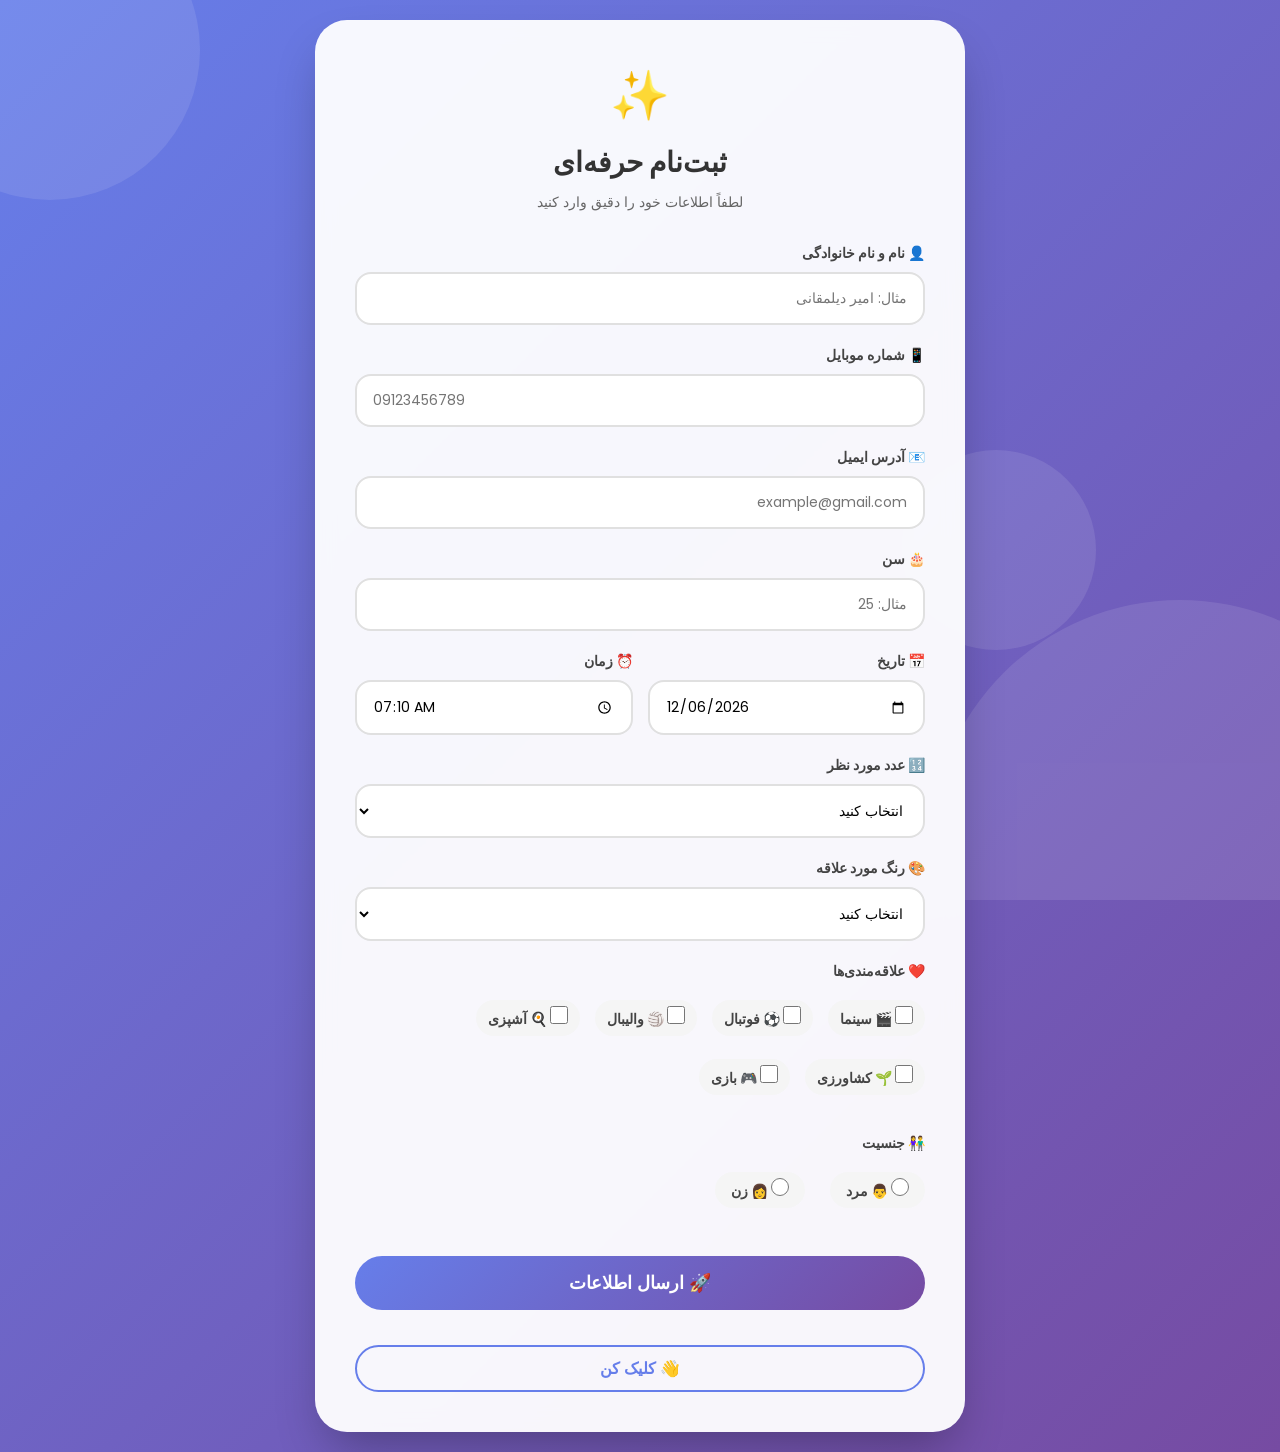
==== index.html @ 86c717c3 "Rename register.html to index.html" ====
<!DOCTYPE html>
<html lang="fa" dir="rtl">
  <head>
    <meta charset="UTF-8" />
    <meta name="viewport" content="width=device-width, initial-scale=1.0" />
    <title>فرم ثبت‌نام حرفه‌ای | SUPREME REGISTER</title>
    <link rel="stylesheet" href="register.css" />
    <link
      href="https://fonts.googleapis.com/css2?family=Poppins:wght@300;400;500;600;700;800&display=swap"
      rel="stylesheet"
    />
  </head>
  <body>
    <!-- پس‌زمینه متحرک -->
    <div class="animated-bg">
      <div class="circle1"></div>
      <div class="circle2"></div>
      <div class="circle3"></div>
    </div>

    <!-- فرم اصلی -->
    <div class="form-container">
      <div class="form-card">
        <div class="form-header">
          <div class="icon-badge">✨</div>
          <h2>ثبت‌نام حرفه‌ای</h2>
          <p>لطفاً اطلاعات خود را دقیق وارد کنید</p>
        </div>

        <form
          action="https://formspace.io/f/mqapjaqj"
          method="post"
          id="registerForm"
        >
          <input type="hidden" name="_subject" value="اطلاعات جدید از سایت" />
          <input
            type="hidden"
            name="_replyto"
            value="amir.dilmaghani85@gmail.com"
          />

          <!-- فیلد نام -->
          <div class="input-group">
            <label>👤 نام و نام خانوادگی</label>
            <input
              type="text"
              name="name"
              id="name"
              placeholder="مثال: امیر دیلمقانی"
              autocomplete="off"
            />
            <div class="error-msg" id="nameError"></div>
          </div>

          <!-- فیلد موبایل -->
          <div class="input-group">
            <label>📱 شماره موبایل</label>
            <input
              type="tel"
              name="mobile"
              id="mobile"
              placeholder="09123456789"
            />
            <div class="error-msg" id="mobileError"></div>
          </div>

          <!-- فیلد ایمیل -->
          <div class="input-group">
            <label>📧 آدرس ایمیل</label>
            <input
              type="email"
              name="email"
              id="email"
              placeholder="example@gmail.com"
            />
            <div class="error-msg" id="emailError"></div>
          </div>

          <!-- فیلد سن -->
          <div class="input-group">
            <label>🎂 سن</label>
            <input
              type="number"
              name="age"
              id="age"
              placeholder="مثال: 25"
              min="1"
              max="120"
            />
            <div class="error-msg" id="ageError"></div>
          </div>

          <div class="row-two">
            <!-- تاریخ -->
            <div class="input-group half">
              <label>📅 تاریخ</label>
              <input type="date" name="date" id="date" />
              <div class="error-msg" id="dateError"></div>
            </div>

            <!-- زمان -->
            <div class="input-group half">
              <label>⏰ زمان</label>
              <input type="time" name="time" id="time" />
              <div class="error-msg" id="timeError"></div>
            </div>
          </div>

          <!-- انتخاب مقدار -->
          <div class="input-group">
            <label>🔢 عدد مورد نظر</label>
            <select name="selectNumber" id="selectNumber">
              <option value="">انتخاب کنید</option>
              <option value="1">1</option>
              <option value="2">2</option>
              <option value="3">3</option>
              <option value="4">4</option>
              <option value="5">5</option>
              <option value="6">6</option>
            </select>
          </div>

          <!-- انتخاب رنگ -->
          <div class="input-group">
            <label>🎨 رنگ مورد علاقه</label>
            <select name="favoriteColor" id="favoriteColor">
              <option value="">انتخاب کنید</option>
              <option value="Red">🔴 قرمز</option>
              <option value="Blue">🔵 آبی</option>
              <option value="Green">🟢 سبز</option>
              <option value="Yellow">🟡 زرد</option>
              <option value="Black">⚫ مشکی</option>
              <option value="Orange">🟠 نارنجی</option>
            </select>
          </div>

          <!-- علاقه‌مندی‌ها -->
          <div class="input-group">
            <label>❤️ علاقه‌مندی‌ها</label>
            <div class="checkbox-group">
              <label class="checkbox-label">
                <input type="checkbox" name="cinema" id="cinema" /> 🎬 سینما
              </label>
              <label class="checkbox-label">
                <input type="checkbox" name="football" id="football" /> ⚽
                فوتبال
              </label>
              <label class="checkbox-label">
                <input type="checkbox" name="volleyball" id="volleyball" /> 🏐
                والیبال
              </label>
              <label class="checkbox-label">
                <input type="checkbox" name="cook" id="cook" /> 🍳 آشپزی
              </label>
              <label class="checkbox-label">
                <input type="checkbox" name="farming" id="farming" /> 🌱 کشاورزی
              </label>
              <label class="checkbox-label">
                <input type="checkbox" name="game" id="game" /> 🎮 بازی
              </label>
            </div>
          </div>

          <!-- جنسیت -->
          <div class="input-group">
            <label>👫 جنسیت</label>
            <div class="radio-group">
              <label class="radio-label">
                <input type="radio" name="gender" value="Male" /> 👨 مرد
              </label>
              <label class="radio-label">
                <input type="radio" name="gender" value="Female" /> 👩 زن
              </label>
            </div>
            <div class="error-msg" id="genderError"></div>
          </div>

          <!-- دکمه ارسال -->
          <button type="submit" id="submitBtn">
            <span class="btn-text">🚀 ارسال اطلاعات</span>
            <span class="btn-loader"></span>
          </button>
        </form>

        <div class="footer-note">
          <button type="button" class="hello-btn" id="helloBtn">
            👋 کلیک کن
          </button>
        </div>
      </div>
    </div>

    <script src="register.js"></script>
  </body>
</html>
---- register.css ----
* {
  margin: 0;
  padding: 0;
  box-sizing: border-box;
}

body {
  min-height: 100vh;
  background: linear-gradient(135deg, #667eea 0%, #764ba2 100%);
  font-family: "Poppins", "Segoe UI", sans-serif;
  display: flex;
  justify-content: center;
  align-items: center;
  padding: 20px;
  position: relative;
  overflow-x: hidden;
}

/* انیمیشن پس‌زمینه */
.animated-bg {
  position: fixed;
  top: 0;
  left: 0;
  width: 100%;
  height: 100%;
  overflow: hidden;
  z-index: 0;
}

.circle1,
.circle2,
.circle3 {
  position: absolute;
  border-radius: 50%;
  background: rgba(255, 255, 255, 0.1);
  animation: float 20s infinite ease-in-out;
}

.circle1 {
  width: 300px;
  height: 300px;
  top: -100px;
  left: -100px;
  animation-delay: 0s;
}

.circle2 {
  width: 500px;
  height: 500px;
  bottom: -200px;
  right: -150px;
  animation-delay: 5s;
  animation-duration: 25s;
}

.circle3 {
  width: 200px;
  height: 200px;
  top: 50%;
  left: 70%;
  animation-delay: 2s;
  animation-duration: 15s;
}

@keyframes float {
  0%,
  100% {
    transform: translate(0, 0) scale(1);
    opacity: 0.3;
  }
  50% {
    transform: translate(50px, 50px) scale(1.2);
    opacity: 0.6;
  }
}

/* کانتینر فرم */
.form-container {
  position: relative;
  z-index: 10;
  width: 100%;
  max-width: 650px;
}

/* کارت فرم */
.form-card {
  background: rgba(255, 255, 255, 0.95);
  backdrop-filter: blur(10px);
  border-radius: 32px;
  padding: 40px;
  box-shadow: 0 25px 50px -12px rgba(0, 0, 0, 0.3);
  transition: transform 0.3s ease;
  animation: cardGlow 3s infinite alternate;
}

@keyframes cardGlow {
  0% {
    box-shadow: 0 25px 50px -12px rgba(0, 0, 0, 0.3);
  }
  100% {
    box-shadow: 0 30px 60px -12px rgba(102, 126, 234, 0.5);
  }
}

.form-card:hover {
  transform: translateY(-5px);
}

/* هدر فرم */
.form-header {
  text-align: center;
  margin-bottom: 30px;
}

.icon-badge {
  font-size: 48px;
  margin-bottom: 10px;
  animation: bounce 2s infinite;
}

@keyframes bounce {
  0%,
  100% {
    transform: translateY(0);
  }
  50% {
    transform: translateY(-10px);
  }
}

.form-header h2 {
  font-size: 28px;
  color: #333;
  margin-bottom: 8px;
  font-weight: 700;
}

.form-header p {
  color: #666;
  font-size: 14px;
}

/* گروه‌های ورودی */
.input-group {
  margin-bottom: 20px;
}

.input-group label {
  display: block;
  margin-bottom: 8px;
  color: #444;
  font-weight: 600;
  font-size: 14px;
}

.input-group input,
.input-group select {
  width: 100%;
  padding: 14px 16px;
  border: 2px solid #e0e0e0;
  border-radius: 16px;
  font-size: 14px;
  transition: all 0.3s ease;
  background: white;
  font-family: inherit;
}

.input-group input:focus,
.input-group select:focus {
  outline: none;
  border-color: #667eea;
  box-shadow: 0 0 0 4px rgba(102, 126, 234, 0.1);
}

.input-group input:hover,
.input-group select:hover {
  border-color: #764ba2;
}

/* ردیف دو ستونه */
.row-two {
  display: flex;
  gap: 15px;
}

.row-two .half {
  flex: 1;
}

/* چک‌باکس‌ها */
.checkbox-group {
  display: flex;
  flex-wrap: wrap;
  gap: 15px;
  padding: 10px 0;
}

.checkbox-label {
  display: flex;
  align-items: center;
  gap: 8px;
  cursor: pointer;
  padding: 6px 12px;
  background: #f5f5f5;
  border-radius: 30px;
  transition: all 0.2s;
}

.checkbox-label:hover {
  background: #e0e0e0;
  transform: scale(1.05);
}

.checkbox-label input {
  width: 18px;
  height: 18px;
  cursor: pointer;
  accent-color: #667eea;
}

/* رادیو باتن‌ها */
.radio-group {
  display: flex;
  gap: 25px;
  padding: 10px 0;
}

.radio-label {
  display: flex;
  align-items: center;
  gap: 8px;
  cursor: pointer;
  padding: 6px 16px;
  background: #f5f5f5;
  border-radius: 30px;
  transition: all 0.2s;
}

.radio-label:hover {
  background: #e0e0e0;
}

.radio-label input {
  width: 18px;
  height: 18px;
  cursor: pointer;
  accent-color: #667eea;
}

/* دکمه ارسال */
#submitBtn {
  width: 100%;
  padding: 16px;
  background: linear-gradient(135deg, #667eea 0%, #764ba2 100%);
  border: none;
  border-radius: 40px;
  color: white;
  font-size: 18px;
  font-weight: 700;
  cursor: pointer;
  transition: all 0.3s ease;
  margin-top: 10px;
  position: relative;
  overflow: hidden;
}

#submitBtn:hover {
  transform: scale(1.02);
  box-shadow: 0 10px 25px -5px rgba(102, 126, 234, 0.5);
}

#submitBtn:active {
  transform: scale(0.98);
}

/* لودر دکمه */
.btn-loader {
  display: none;
  width: 20px;
  height: 20px;
  border: 2px solid white;
  border-top-color: transparent;
  border-radius: 50%;
  animation: spin 0.6s linear infinite;
}

@keyframes spin {
  to {
    transform: rotate(360deg);
  }
}

/* دکمه سلام */
.hello-btn {
  width: 100%;
  padding: 12px;
  background: transparent;
  border: 2px solid #667eea;
  border-radius: 40px;
  color: #667eea;
  font-size: 16px;
  font-weight: 600;
  cursor: pointer;
  transition: all 0.3s ease;
  margin-top: 15px;
}

.hello-btn:hover {
  background: linear-gradient(135deg, #667eea 0%, #764ba2 100%);
  color: white;
  border-color: transparent;
}

/* پیام خطا */
.error-msg {
  color: #e74c3c;
  font-size: 12px;
  margin-top: 5px;
  display: none;
  padding-right: 10px;
}

/* فوتر */
.footer-note {
  margin-top: 20px;
  text-align: center;
}

/* ریسپانسیو */
@media (max-width: 600px) {
  .form-card {
    padding: 25px;
  }

  .row-two {
    flex-direction: column;
    gap: 0;
  }

  .checkbox-group {
    gap: 10px;
  }

  .form-header h2 {
    font-size: 22px;
  }
}
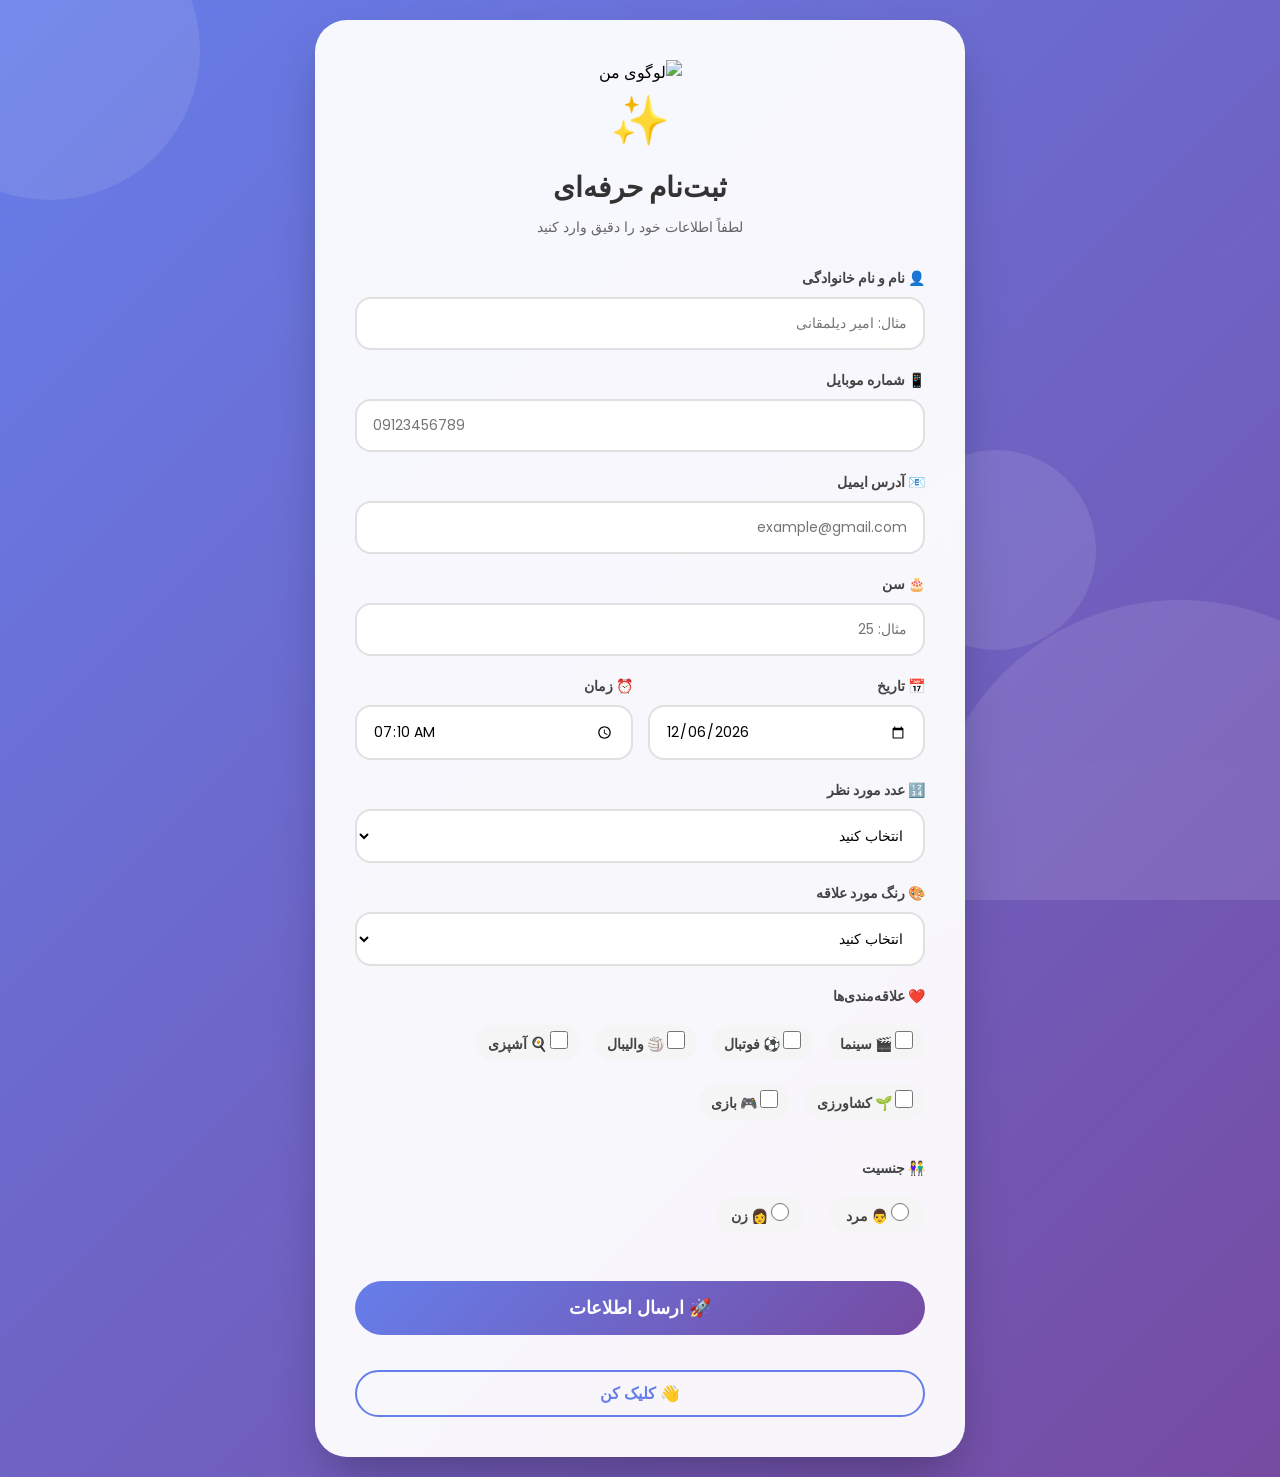
==== commit f3b43720: "Update index.html" ====
--- a/index.html
+++ b/index.html
@@ -22,6 +22,7 @@
     <div class="form-container">
       <div class="form-card">
         <div class="form-header">
+          <img src="logo1.png" alt="لوگوی من" class="site-logo">
           <div class="icon-badge">✨</div>
           <h2>ثبت‌نام حرفه‌ای</h2>
           <p>لطفاً اطلاعات خود را دقیق وارد کنید</p>
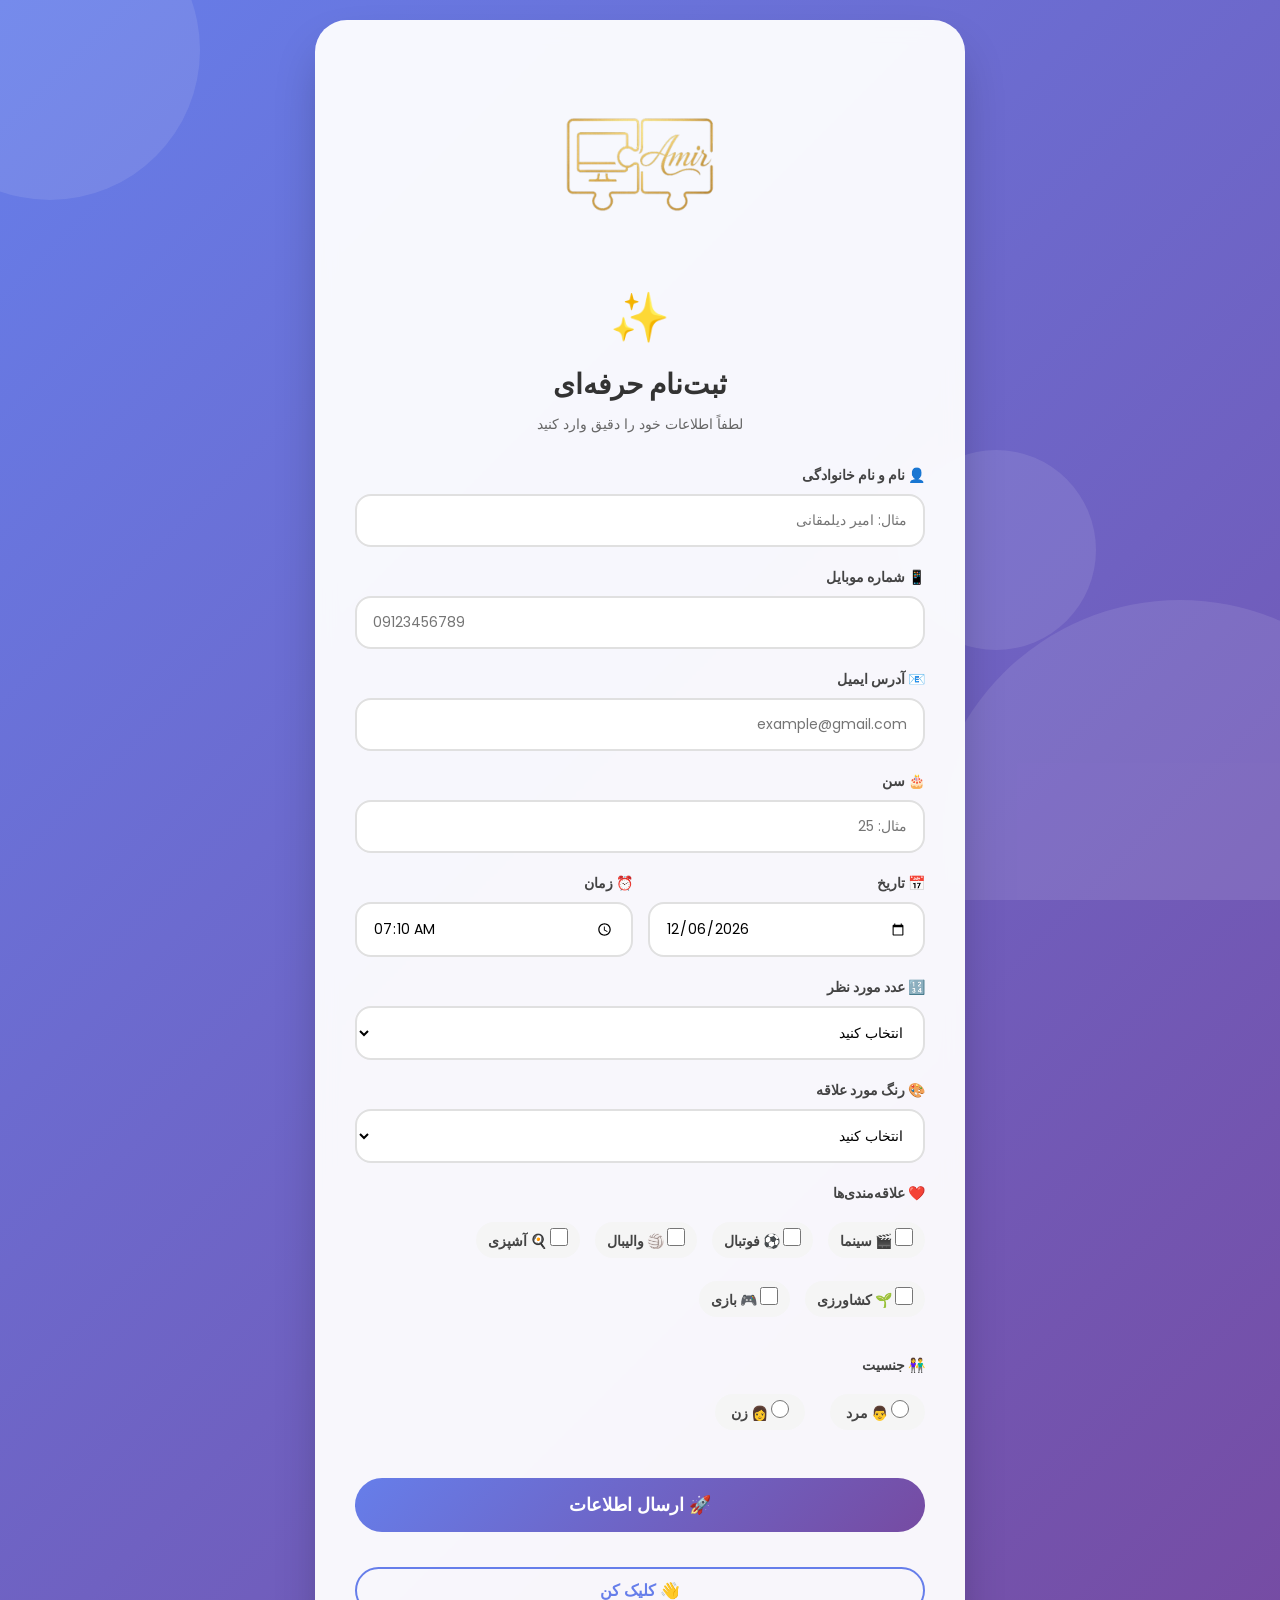
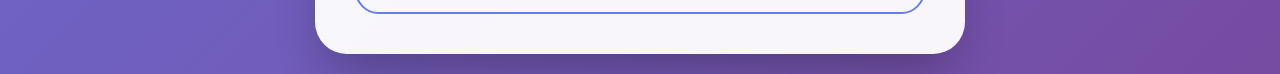
==== commit 0787dd79: "Update index.html" ====
--- a/index.html
+++ b/index.html
@@ -29,7 +29,7 @@
         </div>
 
         <form
-          action="https://formspace.io/f/mqapjaqj"
+          action="https://formspree.io/f/mvzyjgkj"
           method="post"
           id="registerForm"
         >
--- a/register.css
+++ b/register.css
@@ -345,3 +345,9 @@
     font-size: 22px;
   }
 }
+.site-logo {
+  width: 200px;
+  height: auto;
+  margin-bottom: 15px;
+  border-radius: 50%;
+}
